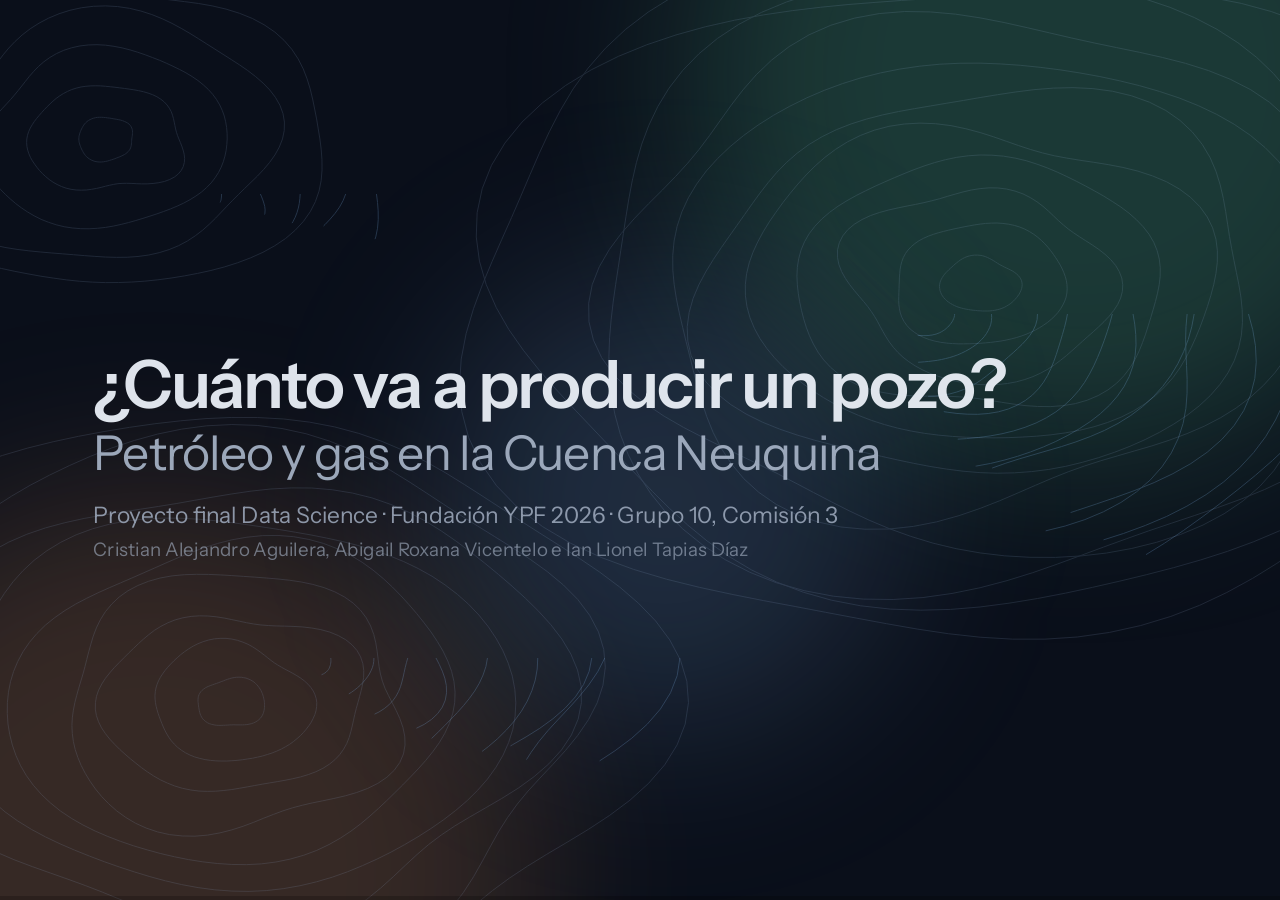
==== presentacion/index.html @ c5cb6623 "Presentación final con CRISP-ML(Q) y documentación de la metodología - Presentación web (presentacio" ====
<!doctype html>
<html lang="es">
<head>
  <meta charset="utf-8">
  <meta name="viewport" content="width=device-width, initial-scale=1">
  <title>Pronóstico Neuquina · Grupo 10</title>
  <link rel="icon" href="data:,">
  <link rel="stylesheet" href="vendor/reveal.css">
  <link rel="stylesheet" href="estilos.css">
</head>
<body>
<div class="fondo" aria-hidden="true"><div class="halo h1"></div><div class="halo h2"></div><div class="halo h3"></div><div class="contornos"></div></div>
<div class="reveal"><div class="slides">

  <section id="escena-portada">
    <div id="portada-lineas" aria-hidden="true"></div>
    <div class="portada">
      <h1>¿Cuánto va a producir un pozo? <span>Petróleo y gas en la Cuenca Neuquina</span></h1>
      <p>Proyecto final Data Science · Fundación YPF 2026 · Grupo 10, Comisión 3</p>
      <p class="equipo">Cristian Alejandro Aguilera, Abigail Roxana Vicentelo e Ian Lionel Tapias Díaz</p>
    </div>
  </section>



  <section id="escena-problema" data-fase="1">
    <div class="vivo" style="grid-template-rows:auto 1fr">
      <div><h2>Un pozo de Vaca Muerta pierde más de la mitad en un año</h2><p class="lectura"></p></div>
      <div class="lienzo"><svg role="img" aria-label="Producción mensual real de un pozo"></svg>
        <div class="dato"><div class="v"></div><div class="l">en los 12 meses después del pico</div></div></div>
    </div>
  </section>

  <section id="escena-dataset" data-fase="1" data-riesgo="Mezclar cuencas con otra geología|Modelo solo para Neuquina">
    <div class="escena">
      <h2>Empezamos por los datos públicos de la Secretaría de Energía</h2>
      <p class="lectura"></p>
      <div class="columnas">
        <div><p class="subt">Filas por cuenca: Neuquina es el 96 %</p><div class="barras"></div>
          <p class="subt" style="margin-top:36px">Las otras cuencas tienen pocos pozos y otra geología. Decisión: solo Neuquina.</p></div>
        <div class="lienzo-libre"><p class="subt">Petróleo por año, en millones de m³: el salto de Vaca Muerta</p><svg role="img" aria-label="Producción anual de petróleo"></svg></div>
      </div>
    </div>
  </section>

  <section id="escena-hallazgos" data-fase="1" data-riesgo="Errores de carga en el dato crudo|Reglas de limpieza con tests">
    <div class="escena">
      <h2>Al abrirlo, los datos reales venían con errores reales</h2>
      <div class="columnas">
        <div class="lienzo-libre"><p class="subt">Profundidad informada por pozo (escala log): en naranja, lo imposible</p><svg role="img" aria-label="Histograma de profundidades"></svg></div>
        <div class="tiras">
          <div class="tira"><b>378.939 m</b>Un pozo con una profundidad imposible</div>
          <div class="tira"><b>1,4 %</b>Filas con profundidad 0</div>
          <div class="tira"><b>399</b>Filas con días de producción mal cargados</div>
          <div class="tira"><b>2</b>Filas con producción negativa</div>
          <div class="tira"><b>1 pozo</b>Con latitud y longitud invertidas</div>
          <div class="tira"><b>566</b>Meses sin registro: pozos parados</div>
          <div class="tira"><b>981</b>Pozos que cambiaron de operadora</div>
        </div>
      </div>
    </div>
  </section>

  <section id="escena-gor" data-fase="1" data-riesgo="Un solo modelo para dos fluidos|Petróleo y gas por separado">
    <div class="escena" style="gap:14px">
      <h2>Petróleo y gas no son el mismo problema</h2>
      <p class="lectura">Gas por cada m³ de petróleo (GOR): aparecen dos poblaciones de pozos.</p>
      <div class="lienzo-libre"><svg role="img" aria-label="Histograma del GOR por pozo"></svg></div>
      <div class="lados"><div class="lado-pet"><div class="v">0</div><div class="l">pozos de petróleo</div></div><div class="lado-gas"><div class="v">0</div><div class="l">pozos de gas</div></div></div>
      <div class="codigo corto"><span class="c-clave">GOR_CORTE_GAS</span> = <span class="valor" data-valor="GOR_CORTE_GAS"></span>  <span class="c-comentario"># por encima, el pozo se considera de gas</span></div>
      <span class="fragment paso" data-paso="0"></span><span class="fragment paso" data-paso="1"></span>
    </div>
  </section>

  <section id="escena-limpieza" data-fase="2" data-riesgo="Meses faltantes rompen los rezagos|Grilla mensual continua">
    <div class="escena">
      <h2>De un CSV con errores a un dataset confiable</h2>
      <div class="barras embudo"></div>
      <div class="columnas" style="flex:0 0 auto">
        <div class="vidrio-t"><h3>Grilla mensual continua</h3><p>Cada pozo tiene todos sus meses. Así, "el mes anterior" siempre es el mes anterior real.</p></div>
        <div class="vidrio-t"><h3>Verificado con tests</h3><p>0 negativos, 0 duplicados, 0 saltos y 0 coordenadas invertidas. La limpieza corre en 2 segundos.</p></div>
      </div>
    </div>
  </section>


  <section id="escena-variables" data-fase="2" data-riesgo="Fuga de datos en las variables|Solo historia hasta t, con test">
    <div class="vivo" style="grid-template-rows:auto 1fr auto">
      <div><h2>Qué ve el modelo: 53 variables, ninguna del futuro</h2><p class="lectura"></p></div>
      <div class="barras"></div>
      <div class="codigo corto"><span class="c-clave">X</span> = variables(historia_hasta_t, modo=<span class="valor" data-valor="modo"></span>)  <span class="c-comentario"># test_features_sin_fuga lo verifica</span></div>
      <span class="fragment paso" data-paso="0"></span>
    </div>
  </section>

  <section id="escena-modos" data-fase="3">
    <div class="escena">
      <h2>Dos preguntas distintas, por eso dos modos</h2>
      <div class="columnas">
        <div class="vidrio-t"><h3>Modo A · Pozo existente</h3><p>Ya tiene historia: se proyecta de 1 a 12 meses.</p><div style="height:500px;margin-top:14px"><svg id="modo-a" style="width:100%;height:100%" role="img" aria-label="Historia y pronóstico"></svg></div></div>
        <div class="vidrio-t"><h3>Modo B · Pozo nuevo</h3><p>No tiene historia: solo lo que se sabe antes de perforar.</p><div style="height:500px;margin-top:14px"><svg id="modo-b" style="width:100%;height:100%" role="img" aria-label="Curva tipo con banda"></svg></div></div>
      </div>
      <p class="lectura">Datos disponibles distintos exigen modelos distintos. Con petróleo y gas separados: 4 modelos.</p>
    </div>
  </section>

  <section id="escena-validacion" data-fase="3" data-riesgo="Métricas infladas por ver el futuro|Corte y validación cruzada temporal">
    <div class="escena">
      <h2>Nunca entrenar con el futuro</h2>
      <p class="lectura">Mezclar meses al azar da métricas lindas y falsas: el modelo vería lo que tiene que predecir.</p>
      <div style="margin-top:50px">
        <div class="tiempo"><div class="t-train">Entrenamiento</div><div class="t-valid"></div><div class="t-test">Test</div></div>
        <div class="t-ejes"><span>2006 a 2022</span><span>2023</span><span>2024–2025</span></div>
      </div>
      <ul class="lista" style="margin-top:44px">
        <li>2023 se usa solo para ajustar con Optuna (ver naranja en la línea).</li>
        <li>2024–2025 se usa una sola vez, al final.</li>
        <li>En el modo B se corta por año de inicio: los pozos de test nunca se vieron.</li>
        <li>Un test automático comprueba que no haya fuga de datos.</li>
      </ul>
    </div>
  </section>

  <section id="escena-algoritmos" data-fase="3">
    <div class="escena">
      <h2>Probamos 7 algoritmos contra una regla simple</h2>
      <div style="display:flex;justify-content:space-between;align-items:center;gap:30px">
        <p class="lectura">Misma muestra de petróleo. Elegí la métrica: el mejor queda arriba.</p>
        <div class="selector"></div>
      </div>
      <div class="barras"></div>
      <p class="lectura">LightGBM no ganó en R². Lo elegimos porque entrena 7 veces más rápido que Random Forest, usa categorías y nulos, y admite pesos y cuantiles. Optuna ajustó sus hiperparámetros.</p>
      <span class="fragment paso" data-paso="0"></span>
    </div>
  </section>

  <section id="escena-target" data-fase="3" data-riesgo="Sesgo del target en log (0,812)|Ratio ponderado (1,005)">
    <div class="vivo" style="grid-template-rows:auto 1fr auto">
      <div><h2>Primer tropiezo: el modelo subestimaba la producción</h2><p class="lectura">Pronóstico total dividido por producción real. Lo ideal es 1.</p></div>
      <div class="medir">
        <div class="medidor"><i></i><div class="ideal" style="left:83.33%"><span>Ideal: 1,0</span></div></div>
        <div class="cifras"><div class="dato dentro"><b class="v">0</b>pronosticado / real</div><div><b id="t-r2"></b>R²</div><div><b id="t-wape"></b>WAPE (error)</div></div>
      </div>
      <div class="codigo corto"><span class="c-clave">modelo</span>.fit(X, target=<span class="valor" data-valor="target"></span>)  <span class="c-comentario"># log1p estima la mediana, no el volumen total</span></div>
      <span class="fragment paso" data-paso="0"></span>
    </div>
  </section>

  <section id="escena-horizonte" data-fase="4" data-riesgo="Comparar métricas de distinto alcance|Mismo alcance: 0,906">
    <div class="vivo">
      <h2>Segundo tropiezo: el R² bajó de 0,907 a 0,73</h2>
      <div class="lienzo"><svg role="img" aria-label="R² por horizonte"></svg>
        <div class="dato" style="display:flex;gap:56px;text-align:right"><div><div class="v" id="h-modelo"></div><div class="l">Modelo</div></div><div><div class="v" id="h-pers" style="color:var(--suave)"></div><div class="l">Repetir el último mes</div></div></div></div>
      <div class="codigo corto"><span class="c-clave">r2</span> = evaluar(modelo, horizonte=<span class="valor" data-valor="horizonte"></span>)  <span class="c-comentario"># R² en test 2024–2025, petróleo</span></div>
      <span class="fragment paso" data-paso="0"></span><span class="fragment paso" data-paso="1"></span><span class="fragment paso" data-paso="2"></span>
    </div>
  </section>

  <section id="escena-arps" data-fase="4">
    <div class="vivo">
      <h2>Contra el método clásico de la industria: Arps</h2>
      <div class="lienzo"><svg role="img" aria-label="Producción real y curva de Arps"></svg>
        <div class="dato" style="display:flex;gap:56px;text-align:right"><div><div class="v" id="a-modelo"></div><div class="l">Error del modelo</div></div><div><div class="v" id="a-arps" style="color:var(--gas)"></div><div class="l">Error de Arps</div></div></div></div>
      <div class="codigo corto"><span class="c-clave">q(t)</span> = qi / (1 + <span class="valor" data-valor="b"></span> · <span class="valor" data-valor="Di"></span> · t) ^ (1 / b)  <span class="c-comentario"># b y Di: forma de la declinación</span></div>
      <span class="fragment paso" data-paso="0"></span><span class="fragment paso" data-paso="1"></span>
    </div>
  </section>

  <section id="escena-pozo-nuevo" data-fase="4">
    <div class="vivo">
      <h2>Modo B: un pozo que todavía no existe</h2>
      <div class="lienzo">
        <svg role="img" aria-label="Curva pronosticada de producción de petróleo con banda P10 a P90"></svg>
        <div class="leyenda"><span><i class="l-p50"></i>P50</span><span><i class="l-banda"></i>P10–P90</span><span><i class="l-fantasma"></i>Antes del cambio</span></div>
        <div class="dato"><div class="v">0</div><div class="l">m³ de petróleo en 12 meses (P50)</div></div>
      </div>
<div class="codigo"><span class="c-clave">pozo</span> = predictor.nuevo({
    <span class="c-texto">"formacion"</span>: <span class="c-texto">"vaca muerta"</span>,  <span class="c-texto">"areayacimiento"</span>: <span class="c-texto">"LOMA CAMPANA-LLL"</span>,
    <span class="c-texto">"profundidad"</span>: <span class="valor" data-valor="profundidad"></span>,  <span class="c-texto">"anio_inicio"</span>: <span class="valor" data-valor="anio_inicio"></span>,
})
<span class="c-comentario"># Cada curva sale del modelo LightGBM entrenado</span></div>
      <span class="fragment paso" data-paso="0"></span>
      <span class="fragment paso" data-paso="1"></span>
      <span class="fragment paso" data-paso="2"></span>
    </div>
  </section>

  <section id="escena-incertidumbre" data-fase="4" data-riesgo="Intervalos demasiado seguros|Cobertura medida y reportada">
    <div class="escena">
      <h2>¿La banda P10–P90 dice la verdad?</h2>
      <p class="lectura">Si está bien calibrada, el valor real cae adentro 8 de cada 10 veces. Medido en test 2024–2025:</p>
      <div class="coberturas"></div>
      <p class="lectura" style="margin-top:auto">Pozos existentes: calibrados. Pozos nuevos: la banda es algo angosta, de 73 a 74 %. Lo informamos como límite.</p>
    </div>
  </section>

  <section id="escena-clusters" data-fase="4" data-riesgo="Grupos forzados en curvas continuas|Silhouette baja, reportada">
    <div class="escena">
      <h2>¿Qué tipos de pozo existen?</h2>
      <div class="columnas">
        <div><p class="subt">Silhouette según la cantidad de grupos: más alto, mejor separados</p><div style="height:400px"><svg style="width:100%;height:100%" role="img" aria-label="Silhouette por k"></svg></div>
          <div class="cifras" style="margin-top:18px"><div><b id="c-sil" style="color:var(--acento)">0</b>Silhouette</div><div><b id="c-db">0</b>Davies-Bouldin (menor, mejor)</div><div><b id="c-ch">0</b>Calinski-Harabasz</div></div></div>
        <div><p class="subt" id="c-nota"></p><div class="grupos"></div></div>
      </div>
      <div class="codigo corto"><span class="c-clave">KMeans</span>(n_clusters=<span class="valor" data-valor="k"></span>)  <span class="c-comentario"># sobre 6 componentes SVD (85,5 % de la varianza)</span></div>
      <span class="fragment paso" data-paso="0"></span><span class="fragment paso" data-paso="1"></span>
    </div>
  </section>

  <section id="escena-shap" data-fase="4" data-riesgo="Modelo de caja negra|SHAP en cada predicción">
    <div class="escena">
      <h2>No es una caja negra: cada predicción se explica</h2>
      <p class="lectura"></p>
      <div class="barras anchas"></div>
      <p class="lectura">Verde sube el pronóstico, naranja lo baja. El modelo aprendió la física: un pozo cerca de su pico solo puede declinar.</p>
    </div>
  </section>

  <section id="escena-producto" data-fase="5" data-riesgo="Memoria de la API (921 MB)|1 worker (336 MB)">
    <div class="escena">
      <h2>Del notebook a un sistema que cualquiera puede usar</h2>
      <div class="flujo"><span>CSV público</span><i>→</i><span>Limpieza con Polars</span><i>→</i><span>4 modelos LightGBM</span><i>→</i><span>API FastAPI</span><i>→</i><span>Web</span><i>·</i><span>Todo en Docker</span></div>
      <p class="lectura">Devolución del profesor: cuidar la memoria y validar las coordenadas.</p>
      <div class="medir" style="gap:30px">
        <div class="medidor"><i></i></div>
        <div class="cifras"><div class="dato dentro"><b class="v">0</b>RAM de la API en Docker</div><div><b>7,4 MB</b>los modelos no eran la causa</div><div><b>lat −40 a −34</b>coordenadas validadas</div></div>
      </div>
      <div class="codigo corto"><span class="c-clave">uvicorn</span> api.app:app --workers <span class="valor" data-valor="workers"></span>  <span class="c-comentario"># cada worker duplicaba modelos y datos</span></div>
      <span class="fragment paso" data-paso="0"></span>
    </div>
  </section>

  <section id="escena-demo" data-fase="5">
    <div class="escena" style="justify-content:center;gap:36px">
      <h2 style="font-size:88px">Ahora, el sistema funcionando</h2>
      <p class="lectura">Un ejemplo de cada modo: un pozo existente y un pozo nuevo.</p>
      <a class="gran-cta" href="http://localhost:8080" target="_blank" rel="noopener">Abrir localhost:8080</a>
    </div>
  </section>

  <section id="escena-limites" data-fase="6" data-riesgo="El modelo envejece con los datos|Reentrenar y monitorear">
    <div class="escena">
      <h2>Lo que todavía no resuelve: la fase de monitoreo</h2>
      <div class="limites">
        <div class="vidrio-t"><h3>Faltan datos de fractura</h3><p>Etapas, arena y largo de rama no son públicos. Limitan el modo B de petróleo (R² 0,45).</p><p>sumar el padrón de fractura si se publica.</p></div>
        <div class="vidrio-t"><h3>Banda angosta en pozos nuevos</h3><p>La cobertura P10–P90 es 74 % y 73 %, contra el 80 % esperado.</p><p>recalibrar los cuantiles con validación conformal.</p></div>
        <div class="vidrio-t"><h3>Deriva de los datos</h3><p>La tecnología cambia cada año: un modelo de 2025 envejece.</p><p>reentrenar con cada publicación y vigilar el error mes a mes.</p></div>
        <div class="vidrio-t"><h3>Formaciones con peor ajuste</h3><p>Precuyo y Mulichinco tienen R² 0,24 y 0,26, contra 0,69 en Vaca Muerta.</p><p>avisar en la web cuando el pronóstico es menos confiable.</p></div>
      </div>
    </div>
  </section>

  <section>
    <section id="escena-cierre" data-fase="6">
      <div class="escena" style="justify-content:center">
        <h2 style="font-size:68px">Lo que nos llevamos</h2>
        <ul class="lista">
          <li>El modelo mantiene R² 0,63 a 12 meses, donde repetir el último mes da −0,84.</li>
          <li>Pozo nuevo: el error de la acumulada baja de 50,5 % a 30,9 % contra la curva mediana.</li>
          <li>Cada problema de los datos y del modelo quedó documentado, medido y probado con 28 tests.</li>
          <li>Límite honesto: faltan datos públicos de rama lateral y fractura, y hay que reentrenar periódicamente.</li>
        </ul>
        <p class="lectura" style="margin-top:30px">Muchas gracias. Grupo 10, Comisión 3: Cristian Alejandro Aguilera, Abigail Roxana Vicentelo e Ian Lionel Tapias Díaz.</p>
      </div>
    </section>
      <section id="escena-apendice">
      <div class="escena" style="gap:18px">
        <h2>Apéndice · métricas de los notebooks</h2>
        <div class="selector" id="ap-pestanas"></div>
        <div id="ap-paneles" style="display:flex;flex:1;min-height:0"></div>
      </div>
    </section>
  </section>

</div></div>
<script src="vendor/reveal.js"></script>
<script src="vendor/notes.js"></script>
<script src="vendor/gsap.min.js"></script>
<script src="vendor/d3.min.js"></script>
<script type="module" src="app.js"></script>
</body>
</html>
---- presentacion/estilos.css ----
/* Tema de la presentación: misma identidad que frontend/estilos.css, escalada a 1920×1080 y a un proyector.
   Modo claro con la tecla T para aulas luminosas. */
@font-face { font-family: "Instrument Sans"; font-weight: 400; src: url(vendor/fonts/instrument-sans-latin-400-normal.woff2) format("woff2"); }
@font-face { font-family: "Instrument Sans"; font-weight: 500; src: url(vendor/fonts/instrument-sans-latin-500-normal.woff2) format("woff2"); }
@font-face { font-family: "Instrument Sans"; font-weight: 600; src: url(vendor/fonts/instrument-sans-latin-600-normal.woff2) format("woff2"); }
@font-face { font-family: "JetBrains Mono"; font-weight: 400; src: url(vendor/fonts/jetbrains-mono-latin-400-normal.woff2) format("woff2"); }
@font-face { font-family: "JetBrains Mono"; font-weight: 600; src: url(vendor/fonts/jetbrains-mono-latin-600-normal.woff2) format("woff2"); }

:root {
  --fondo: #0a0f1a; --texto: #eaf0f7; --suave: #a3afc2; --acento: #8ec5ff;
  --petroleo: #5cd39a; --gas: #ff9f5a;
  --vidrio: rgba(255, 255, 255, .055); --borde: rgba(255, 255, 255, .12); --brillo: rgba(255, 255, 255, .16);
  --linea: rgba(160, 190, 230, .14); --rejilla: rgba(255, 255, 255, .08);
  --halo-1: rgba(92, 211, 154, .22); --halo-2: rgba(255, 159, 90, .18); --halo-3: rgba(142, 197, 255, .16);
  --codigo-fondo: rgba(6, 10, 18, .72); --cod-clave: #c3a6ff; --cod-texto: #9fdcb8; --cod-comentario: #7d8aa0;
  --curva: cubic-bezier(.2, .8, .2, 1);
}
:root[data-theme="light"] {
  --fondo: #e8edf3; --texto: #142033; --suave: #4e5b70; --acento: #1f5fbf;
  --petroleo: #1d7a4b; --gas: #c2410c;
  --vidrio: rgba(255, 255, 255, .6); --borde: rgba(20, 32, 51, .12); --brillo: rgba(255, 255, 255, .9);
  --linea: rgba(31, 95, 191, .14); --rejilla: rgba(20, 32, 51, .09);
  --halo-1: rgba(29, 122, 75, .16); --halo-2: rgba(194, 65, 12, .12); --halo-3: rgba(31, 95, 191, .14);
  --codigo-fondo: rgba(255, 255, 255, .78); --cod-clave: #6d3fc0; --cod-texto: #1d7a4b; --cod-comentario: #5b6b82;
}

html, body, .reveal-viewport { margin: 0; height: 100%; background: var(--fondo); color: var(--texto); }
.reveal { font-family: "Instrument Sans", system-ui, sans-serif; font-size: 30px; color: var(--texto); }
.reveal .slides { text-align: left; }
.reveal .slides > section { padding: 0; height: 1080px; box-sizing: border-box; }
.reveal .progress { color: var(--acento); height: 4px; }

/* Fondo fijo: halos e isolíneas, detrás de todas las escenas */
.fondo { position: fixed; inset: 0; overflow: hidden; pointer-events: none; }
.halo { position: absolute; border-radius: 50%; filter: blur(90px); }
.halo.h1 { width: 60vmax; height: 60vmax; background: var(--halo-1); top: -24vmax; right: -14vmax; }
.halo.h2 { width: 60vmax; height: 60vmax; background: var(--halo-2); bottom: -28vmax; left: -18vmax; }
.halo.h3 { width: 36vmax; height: 36vmax; background: var(--halo-3); top: 30%; left: 34%; }
.contornos { position: absolute; inset: -4%; background: var(--linea);
             -webkit-mask: url(lib/contornos.svg) center / cover no-repeat; mask: url(lib/contornos.svg) center / cover no-repeat; }

/* Portada */
.portada { display: flex; flex-direction: column; justify-content: center; height: 100%; padding: 0 140px; }
.portada h1 { font-size: 100px; line-height: 1.02; letter-spacing: -.03em; font-weight: 600; margin: 0; }
.portada h1 span { display: block; color: var(--suave); font-weight: 400; font-size: 72px; margin-top: 16px; letter-spacing: -.02em; }
.portada p { font-size: 34px; color: var(--suave); margin: 36px 0 0; }
.portada .equipo { font-size: 28px; margin-top: 14px; }

/* Escena de código vivo: gráfico arriba, código abajo */
.vivo { display: grid; grid-template-rows: auto 1fr auto; gap: 18px; height: 100%; padding: 44px 90px 40px; box-sizing: border-box; }
.vivo h2 { font-size: 52px; letter-spacing: -.02em; font-weight: 600; margin: 0; line-height: 1.1; }
.vivo .lienzo { position: relative; min-height: 0; }
.vivo svg.grafico { width: 100%; height: 100%; display: block; overflow: visible; }
.grafico text { font-family: "Instrument Sans", sans-serif; font-size: 22px; fill: var(--suave); }
.grafico .rejilla line { stroke: var(--rejilla); }
.grafico .banda { fill: var(--petroleo); opacity: .2; }
.grafico .p50 { fill: none; stroke: var(--petroleo); stroke-width: 5; stroke-linecap: round; }
.grafico .fantasma { fill: none; stroke: var(--suave); stroke-width: 2.5; stroke-dasharray: 8 8; opacity: .55; }
.dato { position: absolute; top: 6px; right: 0; text-align: right; }
.dato .v { font-size: 76px; font-weight: 600; letter-spacing: -.02em; font-variant-numeric: tabular-nums; line-height: 1; color: var(--petroleo); }
.dato .l { font-size: 24px; color: var(--suave); margin-top: 6px; }
.leyenda { position: absolute; top: 4px; left: 100px; display: flex; gap: 28px; font-size: 24px; color: var(--suave); }
.leyenda i { display: inline-block; width: 34px; margin-right: 10px; vertical-align: middle; }
.leyenda .l-p50 { border-top: 5px solid var(--petroleo); }
.leyenda .l-banda { height: 16px; background: var(--petroleo); opacity: .3; border-radius: 3px; }
.leyenda .l-fantasma { border-top: 3px dashed var(--suave); }

.codigo { background: var(--codigo-fondo); border: 1px solid var(--borde); border-radius: 20px; padding: 22px 30px; backdrop-filter: blur(20px) saturate(160%);
          box-shadow: inset 0 1px 0 var(--brillo); font-family: "JetBrains Mono", monospace; font-size: 27px; line-height: 1.5; white-space: pre; color: var(--texto); }
.codigo .c-clave { color: var(--cod-clave); }
.codigo .c-texto { color: var(--cod-texto); }
.codigo .c-comentario { color: var(--cod-comentario); }
/* Valor vivo: se puede arrastrar a izquierda o derecha durante la exposición */
.codigo .valor { position: relative; display: inline-block; font-weight: 600; color: var(--acento); padding: 0 8px; border-radius: 8px; cursor: ew-resize; touch-action: none;
                 background: color-mix(in srgb, var(--acento) 14%, transparent); transition: background-color .25s var(--curva); user-select: none; }
.codigo .valor.activo { background: color-mix(in srgb, var(--acento) 34%, transparent); }
.codigo .valor.tipeando::after { content: ""; position: absolute; right: 4px; top: 12%; bottom: 12%; width: 3px; background: var(--acento); }
.paso { display: none; }
#portada-lineas { position: absolute; inset: 0; pointer-events: none; opacity: .22; }
#portada-lineas svg { width: 100%; height: 100%; }
#portada-lineas path { stroke: var(--acento); stroke-width: 1.2; }

/* Escenas generales */
.escena { display: flex; flex-direction: column; gap: 22px; height: 100%; padding: 56px 90px 48px; box-sizing: border-box; }
.escena h2 { font-size: 56px; letter-spacing: -.022em; font-weight: 600; margin: 0; line-height: 1.1; }
.lectura { font-size: 30px; color: var(--suave); margin: 0; max-width: 1500px; line-height: 1.35; }
.columnas { display: grid; grid-template-columns: 1fr 1fr; gap: 56px; flex: 1; min-height: 0; align-items: start; }
.vidrio-t { background: var(--vidrio); border: 1px solid var(--borde); border-radius: 22px; padding: 28px 32px; box-shadow: inset 0 1px 0 var(--brillo); backdrop-filter: blur(20px) saturate(160%); }
.vidrio-t h3 { font-size: 34px; font-weight: 600; margin: 0 0 10px; }
.vidrio-t p { margin: 0; font-size: 26px; color: var(--suave); line-height: 1.4; }
.lienzo-libre { position: relative; flex: 1; min-height: 0; }
.lienzo-libre svg { width: 100%; height: 100%; display: block; overflow: visible; }
.subt { font-size: 26px; color: var(--suave); margin: 0 0 8px; }
.barras { display: flex; flex-direction: column; gap: 16px; }
.barra { display: grid; grid-template-columns: 300px 1fr 300px; gap: 20px; align-items: center; font-size: 28px; color: var(--suave); }
.barra.destacada { color: var(--texto); font-weight: 600; }
.b-pista { height: 34px; }
.b-pista i { display: block; height: 100%; border-radius: 8px; width: 0; }
.b-texto { font-variant-numeric: tabular-nums; }
.barras.anchas .barra { grid-template-columns: 560px 1fr 150px; }
.columnas .barra { grid-template-columns: 220px 1fr 150px; }
.tiras { display: grid; grid-template-columns: 1fr; gap: 12px; }
.tira { display: grid; grid-template-columns: 210px 1fr; gap: 18px; align-items: baseline; font-size: 26px; color: var(--suave); }
.tira b { font-size: 34px; color: var(--gas); font-weight: 600; font-variant-numeric: tabular-nums; }
.lados { display: flex; justify-content: space-between; gap: 40px; }
.lados .v { font-size: 64px; font-weight: 600; line-height: 1; font-variant-numeric: tabular-nums; }
.lados .l { font-size: 26px; color: var(--suave); }
.lado-pet .v { color: var(--petroleo); } .lado-gas { text-align: right; } .lado-gas .v { color: var(--gas); }
.medidor { position: relative; height: 56px; background: var(--vidrio); border: 1px solid var(--borde); border-radius: 12px; }
.medidor i { display: block; height: 100%; background: var(--acento); border-radius: 12px; width: 0; }
.medidor .ideal { position: absolute; top: -12px; bottom: -12px; width: 3px; background: var(--texto); }
.medidor .ideal span { position: absolute; top: -38px; transform: translateX(-50%); font-size: 24px; color: var(--texto); white-space: nowrap; }
.medir { flex: 1; display: flex; flex-direction: column; justify-content: center; gap: 44px; }
.cifras { display: flex; gap: 70px; }
.cifras div { font-size: 26px; color: var(--suave); }
.cifras b { display: block; font-size: 66px; font-weight: 600; color: var(--texto); line-height: 1.1; font-variant-numeric: tabular-nums; }
.dato.dentro { position: static; text-align: left; }
.kpi { background: var(--vidrio); border: 1px solid var(--borde); border-radius: 16px; padding: 18px 22px; }
.kpi .v { font-size: 46px; font-weight: 600; line-height: 1.1; }
.kpi .l { font-size: 23px; color: var(--suave); line-height: 1.3; margin-top: 6px; }
.grupos { display: grid; grid-template-columns: 1fr 1fr; gap: 14px; }
.tiempo { display: grid; grid-template-columns: 17fr 1fr 2fr; gap: 6px; }
.tiempo div { padding: 26px 22px; border-radius: 12px; font-size: 26px; color: #06121f; font-weight: 600; white-space: nowrap; }
.t-train { background: var(--acento); } .t-valid { background: var(--gas); text-align: center; padding-inline: 0 !important; } .t-test { background: var(--petroleo); }
.t-ejes { display: grid; grid-template-columns: 17fr 1fr 2fr; gap: 6px; font-size: 24px; color: var(--suave); margin-top: 8px; }
.flujo { display: flex; align-items: center; gap: 14px; font-size: 27px; flex-wrap: wrap; }
.flujo span { background: var(--vidrio); border: 1px solid var(--borde); border-radius: 12px; padding: 14px 20px; }
.flujo i { color: var(--suave); font-style: normal; }
.lista { font-size: 30px; line-height: 1.4; margin: 0; padding-left: 34px; display: grid; gap: 14px; }
.lista li::marker { color: var(--acento); }
.gran-cta { align-self: flex-start; font-size: 40px; font-weight: 600; color: #06121f !important; background: var(--acento); padding: 26px 44px; border-radius: 20px; text-decoration: none; }
.codigo.corto { font-size: 26px; padding: 16px 26px; }

/* Ajustes de escala: el contenido ocupa la pantalla y se lee desde el fondo del aula */
.vivo .lectura { margin-top: 10px; }
.escena > .barras { flex: 1; justify-content: space-evenly; gap: 10px; }
.barra { font-size: 32px; }
.b-pista { height: 48px; }
.barras.embudo .barra { grid-template-columns: 300px 1fr 620px; }
.barras.embudo { flex: 0 0 auto !important; gap: 34px !important; margin: 26px 0 40px; }
.columnas .barra { font-size: 30px; }
.columnas .barras { gap: 30px; margin-top: 14px; }
.tiras { gap: 30px; margin-top: 14px; }
.tira { font-size: 30px; grid-template-columns: 250px 1fr; }
.tira b { font-size: 40px; }
.lista { font-size: 36px; gap: 22px; }
.vidrio-t h3 { font-size: 38px; }
.vidrio-t p { font-size: 29px; }
.grupos .kpi { padding: 26px 26px; }
.grupos .kpi .v { font-size: 58px; }
.grupos .kpi .l { font-size: 27px; }
.flujo { font-size: 31px; }
.subt { font-size: 28px; }

/* Fases de CRISP-ML(Q): banda superior con la fase actual y el riesgo de calidad mitigado */
section[data-fase] .vivo, section[data-fase] .escena { padding-top: 92px; }
.fases { position: absolute; top: 22px; left: 90px; right: 90px; display: flex; justify-content: space-between; align-items: center; gap: 24px; z-index: 2; }
.fases ol { display: flex; gap: 8px; margin: 0; padding: 0; list-style: none; }
.fases li { font-size: 19px; color: var(--suave); padding: 6px 13px; border-radius: 999px; border: 1px solid var(--borde); opacity: .55; white-space: nowrap; }
.fases li em { display: none; font-style: normal; }
.fases li.actual em { display: inline; }
.fases li.actual { opacity: 1; color: #06121f; background: var(--acento); border-color: var(--acento); font-weight: 600; }
.riesgo { margin: 0; font-size: 20px; color: var(--suave); background: var(--vidrio); border: 1px solid var(--borde); border-radius: 999px; padding: 6px 16px; white-space: nowrap; }
.riesgo b { color: var(--gas); font-weight: 600; } .riesgo b + b, .riesgo i + b { color: var(--petroleo); }
.riesgo i { font-style: normal; margin: 0 6px; }

/* Controles clicables: selectores de métrica, de k y pestañas del apéndice */
.selector { display: flex; gap: 10px; flex-wrap: wrap; }
.selector button { font: inherit; font-size: 24px; color: var(--suave); background: var(--vidrio); border: 1px solid var(--borde); border-radius: 12px; padding: 10px 20px; cursor: pointer; }
.selector button.activo { color: #06121f; background: var(--acento); border-color: var(--acento); font-weight: 600; }
.barras .barra { position: relative; }

/* Tablas del apéndice */
.tabla { border-collapse: collapse; font-size: 25px; font-variant-numeric: tabular-nums; width: 100%; }
.tabla th, .tabla td { padding: 10px 16px; text-align: right; border-bottom: 1px solid var(--borde); }
.tabla th:first-child, .tabla td:first-child { text-align: left; }
.tabla th { color: var(--suave); font-weight: 500; font-size: 22px; }
.tabla tr.destacada td { color: var(--acento); font-weight: 600; }
.panel { display: none; flex: 1; min-height: 0; flex-direction: column; gap: 22px; }
.panel.activo { display: flex; }
.cuadricula { display: grid; grid-template-columns: repeat(4, 1fr); gap: 16px; }
.cuadricula .kpi .v { font-size: 44px; }
.fuente { font-size: 21px; color: var(--suave); margin: 0; }

/* Límites: cada uno con su próximo paso */
.limites { display: grid; grid-template-columns: 1fr 1fr; gap: 22px; }
.limites .vidrio-t p + p { margin-top: 12px; color: var(--texto); }
.limites .vidrio-t p + p::before { content: "Próximo paso: "; color: var(--petroleo); font-weight: 600; }

/* Cobertura de la banda P10–P90 contra el 80 % esperado */
.coberturas { display: grid; gap: 34px; margin-top: 20px; }
.cobertura { display: grid; grid-template-columns: 330px 1fr 150px; gap: 24px; align-items: center; font-size: 30px; }
.cobertura b { font-variant-numeric: tabular-nums; text-align: right; }
#escena-clusters .cifras { gap: 44px; }
#escena-clusters .cifras b { font-size: 52px; }
#escena-clusters .cifras div { font-size: 23px; }
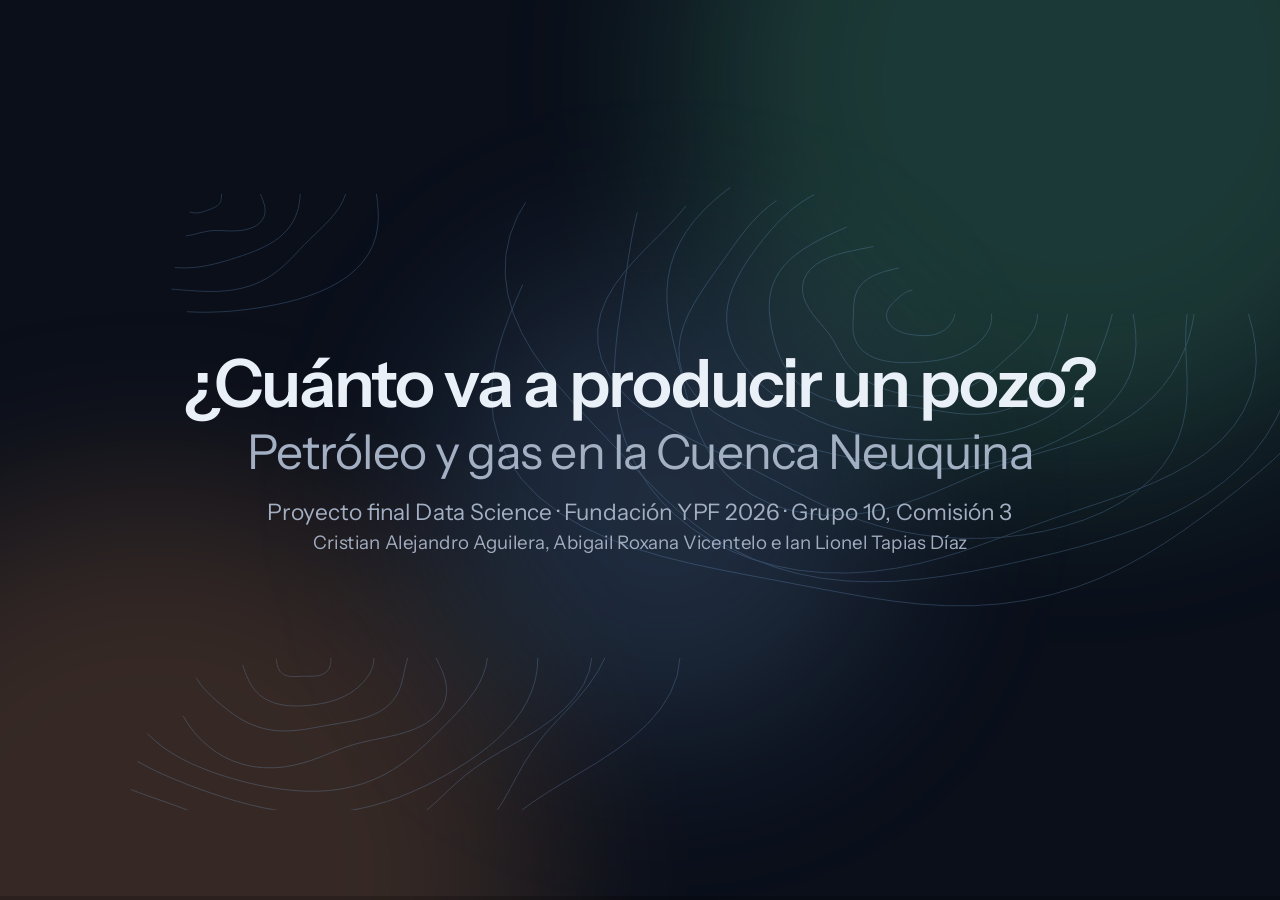
==== commit 2780a1d1: "Presentación: control remoto con notas, miniatura y avance automático - Relé de control remoto (cont" ====
--- a/presentacion/index.html
+++ b/presentacion/index.html
@@ -61,7 +61,7 @@
     </div>
   </section>
 
-  <section id="escena-gor" data-fase="1" data-riesgo="Un solo modelo para dos fluidos|Petróleo y gas por separado">
+  <section id="escena-gor" data-avance="10,19" data-fase="1" data-riesgo="Un solo modelo para dos fluidos|Petróleo y gas por separado">
     <div class="escena" style="gap:14px">
       <h2>Petróleo y gas no son el mismo problema</h2>
       <p class="lectura">Gas por cada m³ de petróleo (GOR): aparecen dos poblaciones de pozos.</p>
@@ -84,7 +84,7 @@
   </section>
 
 
-  <section id="escena-variables" data-fase="2" data-riesgo="Fuga de datos en las variables|Solo historia hasta t, con test">
+  <section id="escena-variables" data-avance="19" data-fase="2" data-riesgo="Fuga de datos en las variables|Solo historia hasta t, con test">
     <div class="vivo" style="grid-template-rows:auto 1fr auto">
       <div><h2>Qué ve el modelo: 53 variables, ninguna del futuro</h2><p class="lectura"></p></div>
       <div class="barras"></div>
@@ -121,20 +121,20 @@
     </div>
   </section>
 
-  <section id="escena-algoritmos" data-fase="3">
+  <section id="escena-algoritmos" data-avance="16,21,26,31" data-fase="3">
     <div class="escena">
       <h2>Probamos 7 algoritmos contra una regla simple</h2>
       <div style="display:flex;justify-content:space-between;align-items:center;gap:30px">
-        <p class="lectura">Misma muestra de petróleo. Elegí la métrica: el mejor queda arriba.</p>
+        <p class="lectura">Misma muestra de petróleo. La métrica cambia sola: en cada una, el mejor queda arriba.</p>
         <div class="selector"></div>
       </div>
       <div class="barras"></div>
       <p class="lectura">LightGBM no ganó en R². Lo elegimos porque entrena 7 veces más rápido que Random Forest, usa categorías y nulos, y admite pesos y cuantiles. Optuna ajustó sus hiperparámetros.</p>
-      <span class="fragment paso" data-paso="0"></span>
-    </div>
-  </section>
-
-  <section id="escena-target" data-fase="3" data-riesgo="Sesgo del target en log (0,812)|Ratio ponderado (1,005)">
+      <span class="fragment paso" data-paso="0"></span><span class="fragment paso" data-paso="1"></span><span class="fragment paso" data-paso="2"></span><span class="fragment paso" data-paso="3"></span>
+    </div>
+  </section>
+
+  <section id="escena-target" data-avance="20" data-fase="3" data-riesgo="Sesgo del target en log (0,812)|Ratio ponderado (1,005)">
     <div class="vivo" style="grid-template-rows:auto 1fr auto">
       <div><h2>Primer tropiezo: el modelo subestimaba la producción</h2><p class="lectura">Pronóstico total dividido por producción real. Lo ideal es 1.</p></div>
       <div class="medir">
@@ -146,7 +146,7 @@
     </div>
   </section>
 
-  <section id="escena-horizonte" data-fase="4" data-riesgo="Comparar métricas de distinto alcance|Mismo alcance: 0,906">
+  <section id="escena-horizonte" data-avance="12,20,28" data-fase="4" data-riesgo="Comparar métricas de distinto alcance|Mismo alcance: 0,906">
     <div class="vivo">
       <h2>Segundo tropiezo: el R² bajó de 0,907 a 0,73</h2>
       <div class="lienzo"><svg role="img" aria-label="R² por horizonte"></svg>
@@ -156,7 +156,7 @@
     </div>
   </section>
 
-  <section id="escena-arps" data-fase="4">
+  <section id="escena-arps" data-avance="9,16" data-fase="4">
     <div class="vivo">
       <h2>Contra el método clásico de la industria: Arps</h2>
       <div class="lienzo"><svg role="img" aria-label="Producción real y curva de Arps"></svg>
@@ -166,7 +166,7 @@
     </div>
   </section>
 
-  <section id="escena-pozo-nuevo" data-fase="4">
+  <section id="escena-pozo-nuevo" data-avance="8,14,20" data-fase="4">
     <div class="vivo">
       <h2>Modo B: un pozo que todavía no existe</h2>
       <div class="lienzo">
@@ -194,7 +194,7 @@
     </div>
   </section>
 
-  <section id="escena-clusters" data-fase="4" data-riesgo="Grupos forzados en curvas continuas|Silhouette baja, reportada">
+  <section id="escena-clusters" data-avance="13,22" data-fase="4" data-riesgo="Grupos forzados en curvas continuas|Silhouette baja, reportada">
     <div class="escena">
       <h2>¿Qué tipos de pozo existen?</h2>
       <div class="columnas">
@@ -216,7 +216,7 @@
     </div>
   </section>
 
-  <section id="escena-producto" data-fase="5" data-riesgo="Memoria de la API (921 MB)|1 worker (336 MB)">
+  <section id="escena-producto" data-avance="22" data-fase="5" data-riesgo="Memoria de la API (921 MB)|1 worker (336 MB)">
     <div class="escena">
       <h2>Del notebook a un sistema que cualquiera puede usar</h2>
       <div class="flujo"><span>CSV público</span><i>→</i><span>Limpieza con Polars</span><i>→</i><span>4 modelos LightGBM</span><i>→</i><span>API FastAPI</span><i>→</i><span>Web</span><i>·</i><span>Todo en Docker</span></div>
--- a/presentacion/estilos.css
+++ b/presentacion/estilos.css
@@ -40,7 +40,12 @@
              -webkit-mask: url(lib/contornos.svg) center / cover no-repeat; mask: url(lib/contornos.svg) center / cover no-repeat; }
 
 /* Portada */
-.portada { display: flex; flex-direction: column; justify-content: center; height: 100%; padding: 0 140px; }
+.portada { display: flex; flex-direction: column; justify-content: center; align-items: center; text-align: center; height: 100%; padding: 0 140px; box-sizing: border-box; }
+.contornos { transition: opacity .6s; }
+.en-portada .contornos { opacity: 0; }
+#aviso-auto { position: fixed; left: 50%; bottom: 28px; transform: translateX(-50%); z-index: 20; padding: 10px 22px; border-radius: 999px; font: 500 20px "Instrument Sans", sans-serif;
+              color: var(--texto); background: var(--vidrio); border: 1px solid var(--borde); backdrop-filter: blur(20px); opacity: 0; transition: opacity .3s; pointer-events: none; }
+#aviso-auto.visible { opacity: 1; }
 .portada h1 { font-size: 100px; line-height: 1.02; letter-spacing: -.03em; font-weight: 600; margin: 0; }
 .portada h1 span { display: block; color: var(--suave); font-weight: 400; font-size: 72px; margin-top: 16px; letter-spacing: -.02em; }
 .portada p { font-size: 34px; color: var(--suave); margin: 36px 0 0; }
@@ -188,7 +193,8 @@
 .limites .vidrio-t p + p::before { content: "Próximo paso: "; color: var(--petroleo); font-weight: 600; }
 
 /* Cobertura de la banda P10–P90 contra el 80 % esperado */
-.coberturas { display: grid; gap: 34px; margin-top: 20px; }
+/* Margen superior amplio: la etiqueta "80 % esperado" va encima de la primera barra y no debe tocar el subtítulo */
+.coberturas { display: grid; gap: 34px; margin-top: 70px; }
 .cobertura { display: grid; grid-template-columns: 330px 1fr 150px; gap: 24px; align-items: center; font-size: 30px; }
 .cobertura b { font-variant-numeric: tabular-nums; text-align: right; }
 #escena-clusters .cifras { gap: 44px; }
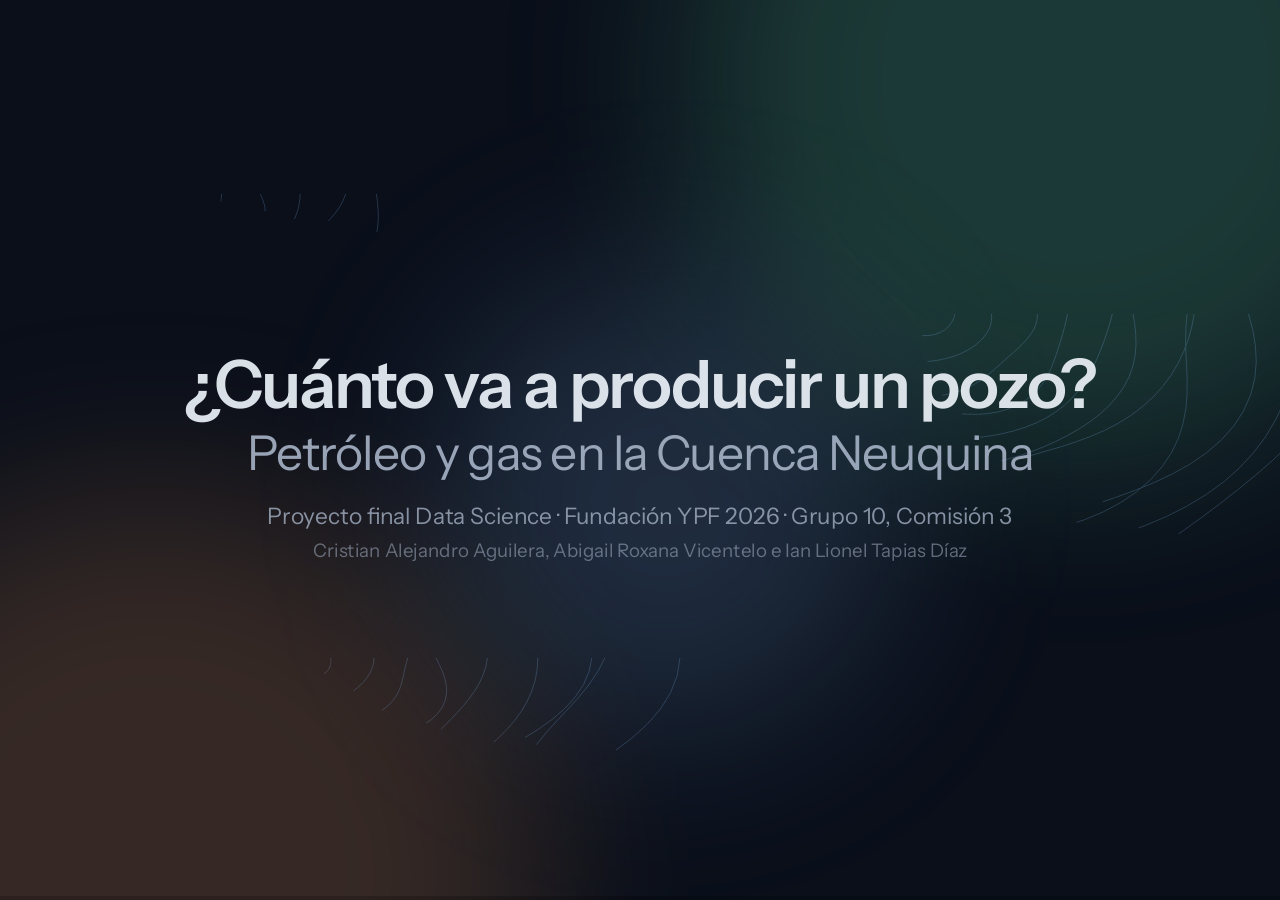
==== commit 1ce43054: "Presentación: guion más breve y control remoto sin dobles avances - La vista del orador y la miniatu" ====
--- a/presentacion/index.html
+++ b/presentacion/index.html
@@ -61,7 +61,7 @@
     </div>
   </section>
 
-  <section id="escena-gor" data-avance="10,19" data-fase="1" data-riesgo="Un solo modelo para dos fluidos|Petróleo y gas por separado">
+  <section id="escena-gor" data-avance="10,15" data-fase="1" data-riesgo="Un solo modelo para dos fluidos|Petróleo y gas por separado">
     <div class="escena" style="gap:14px">
       <h2>Petróleo y gas no son el mismo problema</h2>
       <p class="lectura">Gas por cada m³ de petróleo (GOR): aparecen dos poblaciones de pozos.</p>
@@ -84,7 +84,7 @@
   </section>
 
 
-  <section id="escena-variables" data-avance="19" data-fase="2" data-riesgo="Fuga de datos en las variables|Solo historia hasta t, con test">
+  <section id="escena-variables" data-avance="17" data-fase="2" data-riesgo="Fuga de datos en las variables|Solo historia hasta t, con test">
     <div class="vivo" style="grid-template-rows:auto 1fr auto">
       <div><h2>Qué ve el modelo: 53 variables, ninguna del futuro</h2><p class="lectura"></p></div>
       <div class="barras"></div>
@@ -121,7 +121,7 @@
     </div>
   </section>
 
-  <section id="escena-algoritmos" data-avance="16,21,26,31" data-fase="3">
+  <section id="escena-algoritmos" data-avance="9,13,16,19" data-fase="3">
     <div class="escena">
       <h2>Probamos 7 algoritmos contra una regla simple</h2>
       <div style="display:flex;justify-content:space-between;align-items:center;gap:30px">
@@ -134,7 +134,7 @@
     </div>
   </section>
 
-  <section id="escena-target" data-avance="20" data-fase="3" data-riesgo="Sesgo del target en log (0,812)|Ratio ponderado (1,005)">
+  <section id="escena-target" data-avance="10" data-fase="3" data-riesgo="Sesgo del target en log (0,812)|Ratio ponderado (1,005)">
     <div class="vivo" style="grid-template-rows:auto 1fr auto">
       <div><h2>Primer tropiezo: el modelo subestimaba la producción</h2><p class="lectura">Pronóstico total dividido por producción real. Lo ideal es 1.</p></div>
       <div class="medir">
@@ -146,7 +146,7 @@
     </div>
   </section>
 
-  <section id="escena-horizonte" data-avance="12,20,28" data-fase="4" data-riesgo="Comparar métricas de distinto alcance|Mismo alcance: 0,906">
+  <section id="escena-horizonte" data-avance="10,14,17" data-fase="4" data-riesgo="Comparar métricas de distinto alcance|Mismo alcance: 0,906">
     <div class="vivo">
       <h2>Segundo tropiezo: el R² bajó de 0,907 a 0,73</h2>
       <div class="lienzo"><svg role="img" aria-label="R² por horizonte"></svg>
@@ -156,7 +156,7 @@
     </div>
   </section>
 
-  <section id="escena-arps" data-avance="9,16" data-fase="4">
+  <section id="escena-arps" data-avance="6,9" data-fase="4">
     <div class="vivo">
       <h2>Contra el método clásico de la industria: Arps</h2>
       <div class="lienzo"><svg role="img" aria-label="Producción real y curva de Arps"></svg>
@@ -166,7 +166,7 @@
     </div>
   </section>
 
-  <section id="escena-pozo-nuevo" data-avance="8,14,20" data-fase="4">
+  <section id="escena-pozo-nuevo" data-avance="6,9,12" data-fase="4">
     <div class="vivo">
       <h2>Modo B: un pozo que todavía no existe</h2>
       <div class="lienzo">
@@ -194,7 +194,7 @@
     </div>
   </section>
 
-  <section id="escena-clusters" data-avance="13,22" data-fase="4" data-riesgo="Grupos forzados en curvas continuas|Silhouette baja, reportada">
+  <section id="escena-clusters" data-avance="13,17" data-fase="4" data-riesgo="Grupos forzados en curvas continuas|Silhouette baja, reportada">
     <div class="escena">
       <h2>¿Qué tipos de pozo existen?</h2>
       <div class="columnas">
@@ -216,7 +216,7 @@
     </div>
   </section>
 
-  <section id="escena-producto" data-avance="22" data-fase="5" data-riesgo="Memoria de la API (921 MB)|1 worker (336 MB)">
+  <section id="escena-producto" data-avance="16" data-fase="5" data-riesgo="Memoria de la API (921 MB)|1 worker (336 MB)">
     <div class="escena">
       <h2>Del notebook a un sistema que cualquiera puede usar</h2>
       <div class="flujo"><span>CSV público</span><i>→</i><span>Limpieza con Polars</span><i>→</i><span>4 modelos LightGBM</span><i>→</i><span>API FastAPI</span><i>→</i><span>Web</span><i>·</i><span>Todo en Docker</span></div>
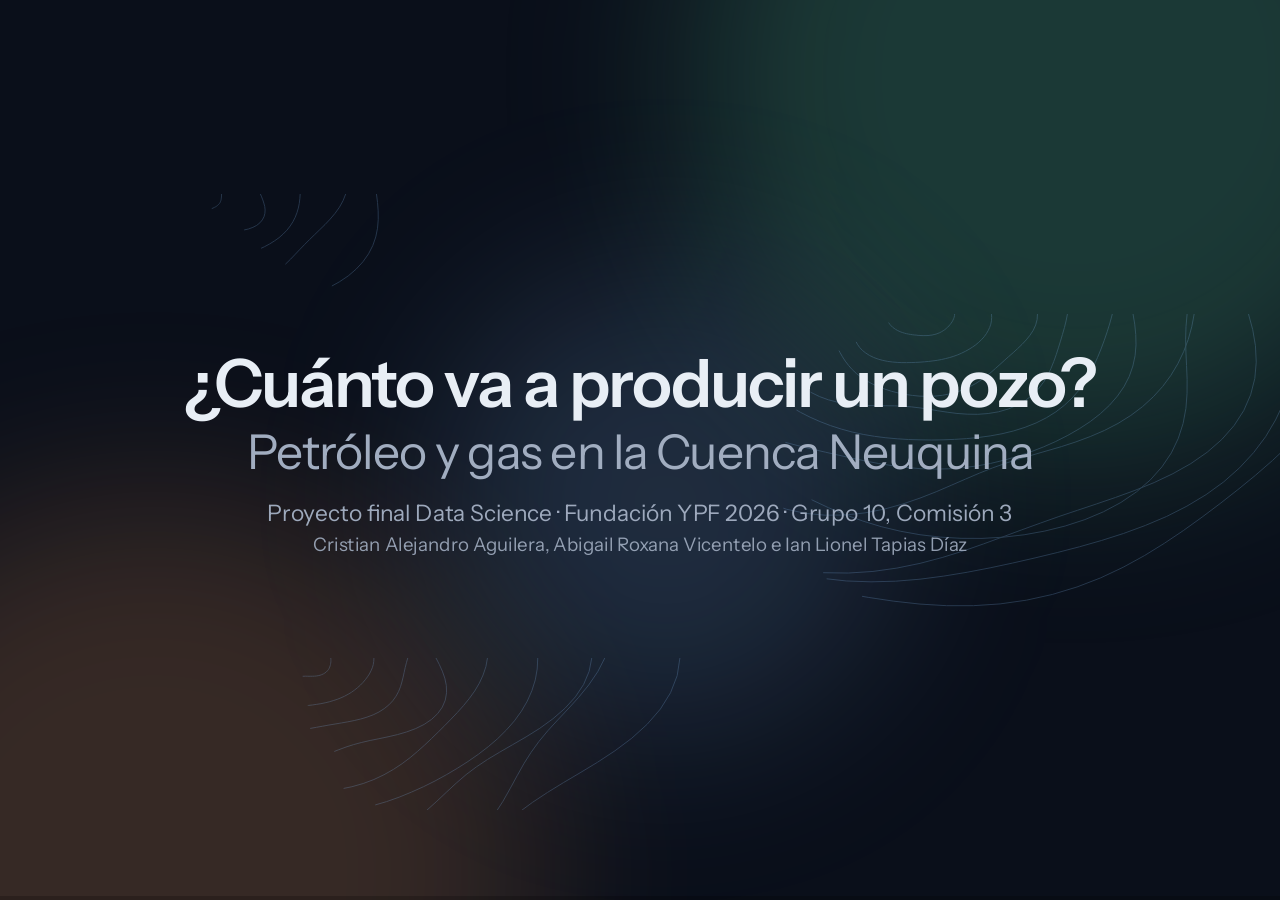
==== commit 2e64d0be: "Presentación: guion final con diálogo de la demo - Corrige ortografía y puntuación del guion y aclar" ====
--- a/presentacion/index.html
+++ b/presentacion/index.html
@@ -194,7 +194,7 @@
     </div>
   </section>
 
-  <section id="escena-clusters" data-avance="13,17" data-fase="4" data-riesgo="Grupos forzados en curvas continuas|Silhouette baja, reportada">
+  <section id="escena-clusters" data-avance="24,28" data-fase="4" data-riesgo="Grupos forzados en curvas continuas|Silhouette baja, reportada">
     <div class="escena">
       <h2>¿Qué tipos de pozo existen?</h2>
       <div class="columnas">
@@ -216,14 +216,14 @@
     </div>
   </section>
 
-  <section id="escena-producto" data-avance="16" data-fase="5" data-riesgo="Memoria de la API (921 MB)|1 worker (336 MB)">
+  <section id="escena-producto" data-avance="17" data-fase="5" data-riesgo="Memoria de la API (921 MB)|1 worker (336 MB)">
     <div class="escena">
       <h2>Del notebook a un sistema que cualquiera puede usar</h2>
       <div class="flujo"><span>CSV público</span><i>→</i><span>Limpieza con Polars</span><i>→</i><span>4 modelos LightGBM</span><i>→</i><span>API FastAPI</span><i>→</i><span>Web</span><i>·</i><span>Todo en Docker</span></div>
-      <p class="lectura">Devolución del profesor: cuidar la memoria y validar las coordenadas.</p>
+      <p class="lectura">Dos puntos débiles revisados: la memoria y las coordenadas.</p>
       <div class="medir" style="gap:30px">
         <div class="medidor"><i></i></div>
-        <div class="cifras"><div class="dato dentro"><b class="v">0</b>RAM de la API en Docker</div><div><b>7,4 MB</b>los modelos no eran la causa</div><div><b>lat −40 a −34</b>coordenadas validadas</div></div>
+        <div class="cifras"><div class="dato dentro"><b class="v">0</b>RAM de la API en Docker</div><div><b>lat −40 a −34</b>coordenadas validadas</div></div>
       </div>
       <div class="codigo corto"><span class="c-clave">uvicorn</span> api.app:app --workers <span class="valor" data-valor="workers"></span>  <span class="c-comentario"># cada worker duplicaba modelos y datos</span></div>
       <span class="fragment paso" data-paso="0"></span>
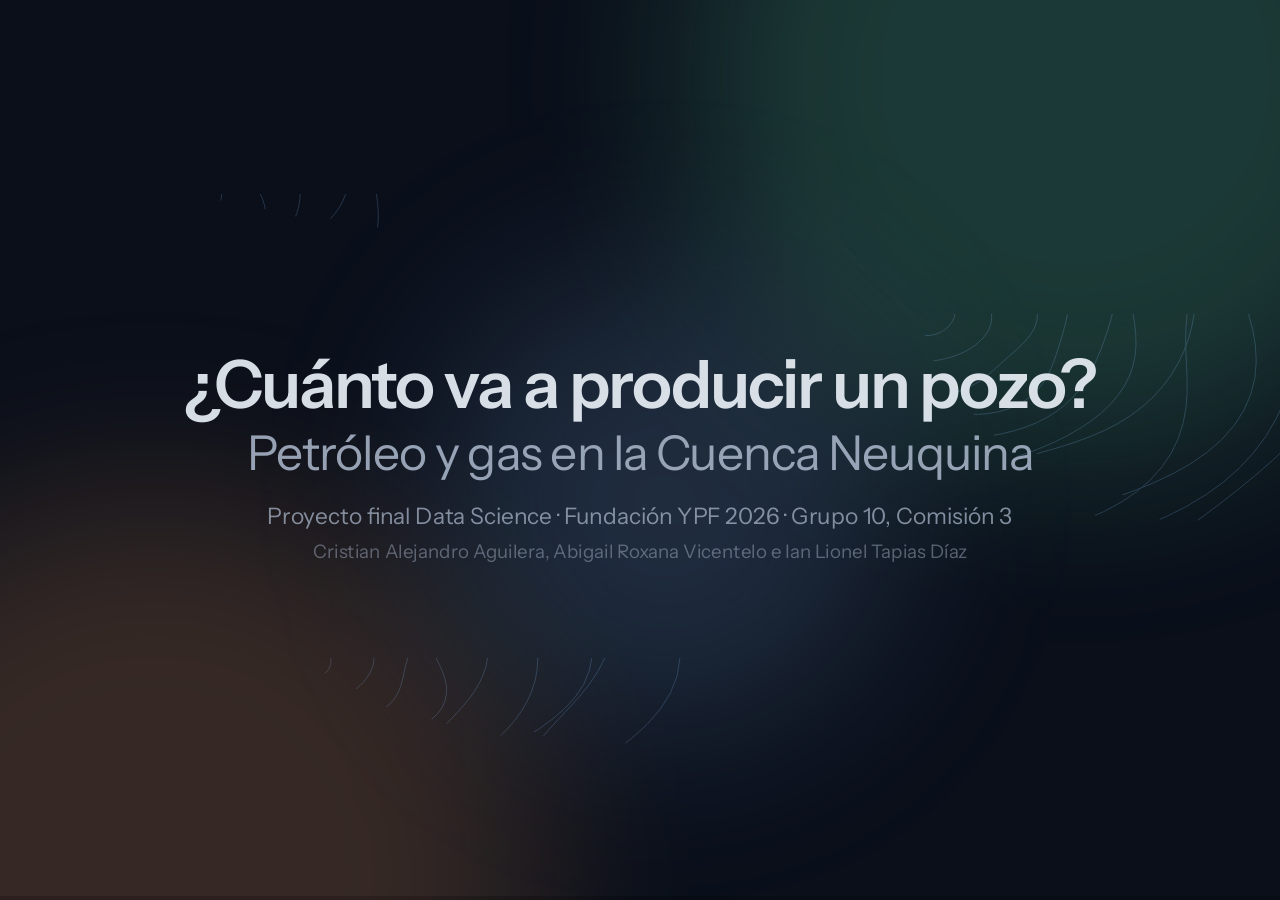
==== commit 0f2c1507: "fix: algunos valores de tiempo de la presentacion y el guion" ====
--- a/presentacion/index.html
+++ b/presentacion/index.html
@@ -121,7 +121,7 @@
     </div>
   </section>
 
-  <section id="escena-algoritmos" data-avance="9,13,16,19" data-fase="3">
+  <section id="escena-algoritmos" data-avance="9" data-fase="3">
     <div class="escena">
       <h2>Probamos 7 algoritmos contra una regla simple</h2>
       <div style="display:flex;justify-content:space-between;align-items:center;gap:30px">
@@ -130,7 +130,7 @@
       </div>
       <div class="barras"></div>
       <p class="lectura">LightGBM no ganó en R². Lo elegimos porque entrena 7 veces más rápido que Random Forest, usa categorías y nulos, y admite pesos y cuantiles. Optuna ajustó sus hiperparámetros.</p>
-      <span class="fragment paso" data-paso="0"></span><span class="fragment paso" data-paso="1"></span><span class="fragment paso" data-paso="2"></span><span class="fragment paso" data-paso="3"></span>
+      <span class="fragment paso" data-paso="3"></span>
     </div>
   </section>
 
@@ -146,7 +146,7 @@
     </div>
   </section>
 
-  <section id="escena-horizonte" data-avance="10,14,17" data-fase="4" data-riesgo="Comparar métricas de distinto alcance|Mismo alcance: 0,906">
+  <section id="escena-horizonte" data-avance="3,6,9" data-fase="4" data-riesgo="Comparar métricas de distinto alcance|Mismo alcance: 0,906">
     <div class="vivo">
       <h2>Segundo tropiezo: el R² bajó de 0,907 a 0,73</h2>
       <div class="lienzo"><svg role="img" aria-label="R² por horizonte"></svg>
@@ -194,7 +194,7 @@
     </div>
   </section>
 
-  <section id="escena-clusters" data-avance="24,28" data-fase="4" data-riesgo="Grupos forzados en curvas continuas|Silhouette baja, reportada">
+  <section id="escena-clusters" data-avance="22,28" data-fase="4" data-riesgo="Grupos forzados en curvas continuas|Silhouette baja, reportada">
     <div class="escena">
       <h2>¿Qué tipos de pozo existen?</h2>
       <div class="columnas">
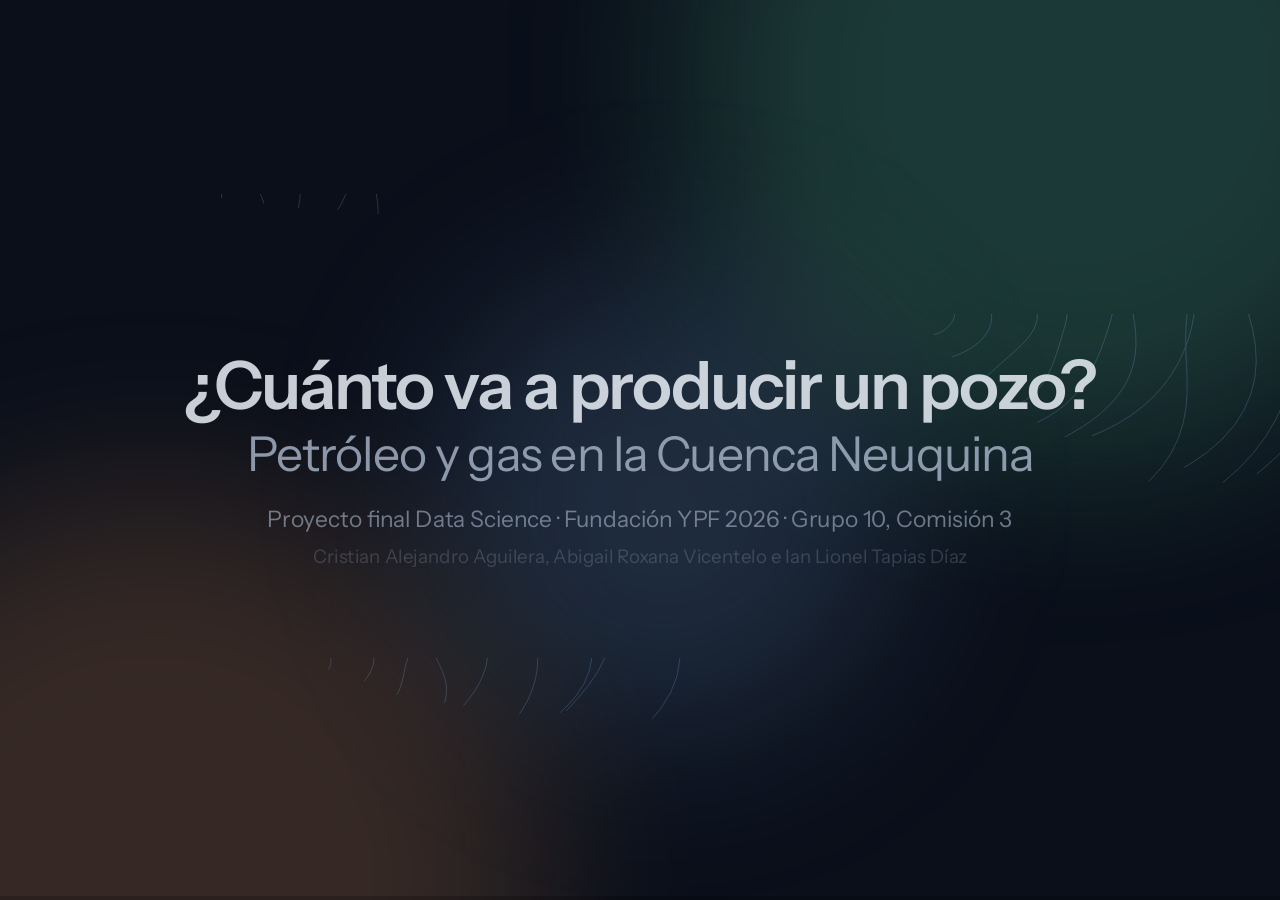
==== commit 9b8bf955: "fix: ajustando tiempos y guion" ====
--- a/presentacion/index.html
+++ b/presentacion/index.html
@@ -121,7 +121,7 @@
     </div>
   </section>
 
-  <section id="escena-algoritmos" data-avance="9" data-fase="3">
+  <section id="escena-algoritmos" data-avance="13,20" data-fase="3">
     <div class="escena">
       <h2>Probamos 7 algoritmos contra una regla simple</h2>
       <div style="display:flex;justify-content:space-between;align-items:center;gap:30px">
@@ -130,11 +130,11 @@
       </div>
       <div class="barras"></div>
       <p class="lectura">LightGBM no ganó en R². Lo elegimos porque entrena 7 veces más rápido que Random Forest, usa categorías y nulos, y admite pesos y cuantiles. Optuna ajustó sus hiperparámetros.</p>
-      <span class="fragment paso" data-paso="3"></span>
-    </div>
-  </section>
-
-  <section id="escena-target" data-avance="10" data-fase="3" data-riesgo="Sesgo del target en log (0,812)|Ratio ponderado (1,005)">
+      <span class="fragment paso" data-paso="2"></span><span class="fragment paso" data-paso="3"></span>
+    </div>
+  </section>
+
+  <section id="escena-target" data-avance="13" data-fase="3" data-riesgo="Sesgo del target en log (0,812)|Ratio ponderado (1,005)">
     <div class="vivo" style="grid-template-rows:auto 1fr auto">
       <div><h2>Primer tropiezo: el modelo subestimaba la producción</h2><p class="lectura">Pronóstico total dividido por producción real. Lo ideal es 1.</p></div>
       <div class="medir">
@@ -207,7 +207,7 @@
     </div>
   </section>
 
-  <section id="escena-shap" data-fase="4" data-riesgo="Modelo de caja negra|SHAP en cada predicción">
+  <section id="escena-shap" data-fase="5" data-riesgo="Modelo de caja negra|SHAP en cada predicción">
     <div class="escena">
       <h2>No es una caja negra: cada predicción se explica</h2>
       <p class="lectura"></p>
@@ -216,7 +216,7 @@
     </div>
   </section>
 
-  <section id="escena-producto" data-avance="17" data-fase="5" data-riesgo="Memoria de la API (921 MB)|1 worker (336 MB)">
+  <section id="escena-producto" data-avance="24" data-fase="5" data-riesgo="Memoria de la API (921 MB)|1 worker (336 MB)">
     <div class="escena">
       <h2>Del notebook a un sistema que cualquiera puede usar</h2>
       <div class="flujo"><span>CSV público</span><i>→</i><span>Limpieza con Polars</span><i>→</i><span>4 modelos LightGBM</span><i>→</i><span>API FastAPI</span><i>→</i><span>Web</span><i>·</i><span>Todo en Docker</span></div>
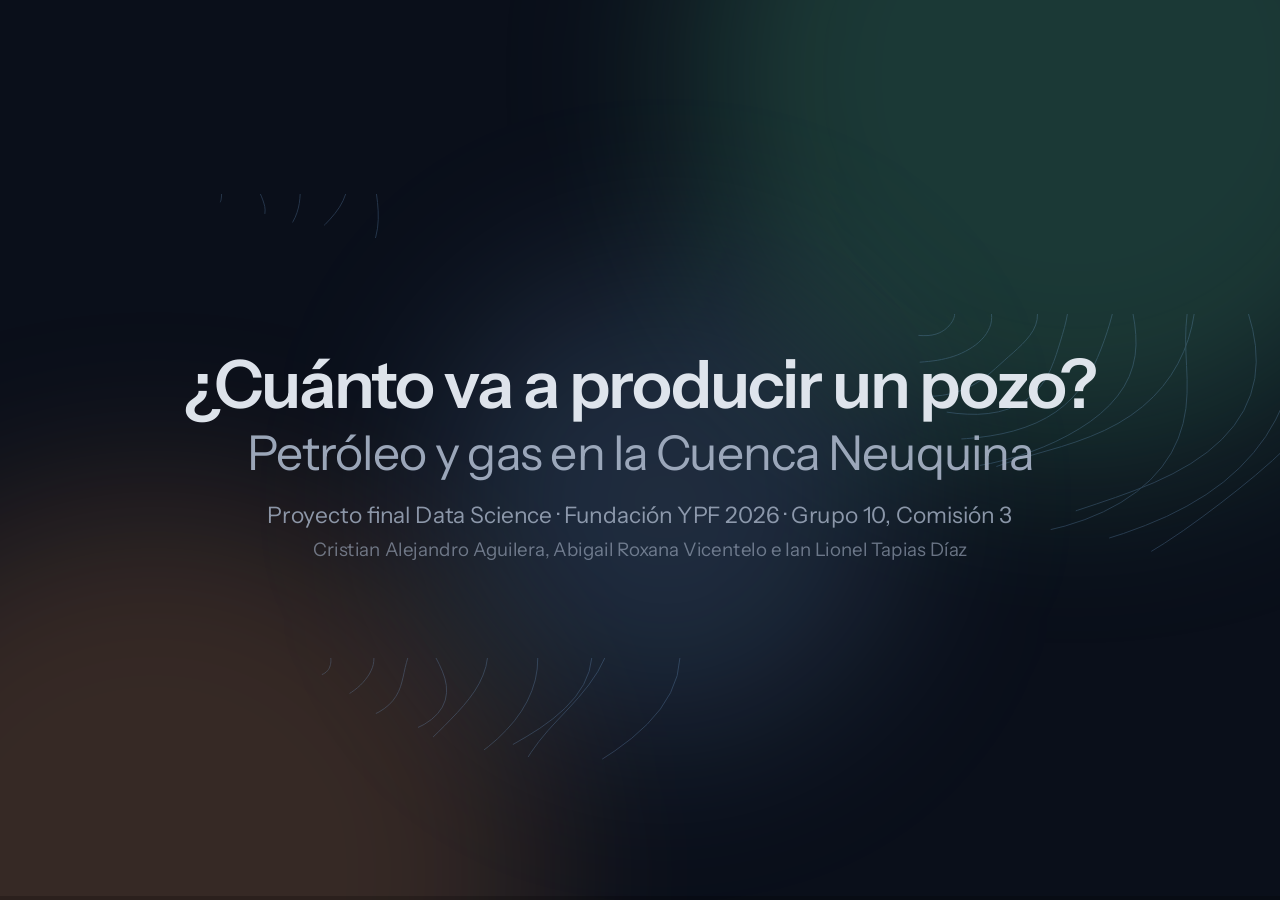
==== commit a3bc39a3: "fix: guion" ====
--- a/presentacion/index.html
+++ b/presentacion/index.html
@@ -121,7 +121,7 @@
     </div>
   </section>
 
-  <section id="escena-algoritmos" data-avance="13,20" data-fase="3">
+  <section id="escena-algoritmos" data-avance="16,22" data-fase="3">
     <div class="escena">
       <h2>Probamos 7 algoritmos contra una regla simple</h2>
       <div style="display:flex;justify-content:space-between;align-items:center;gap:30px">
